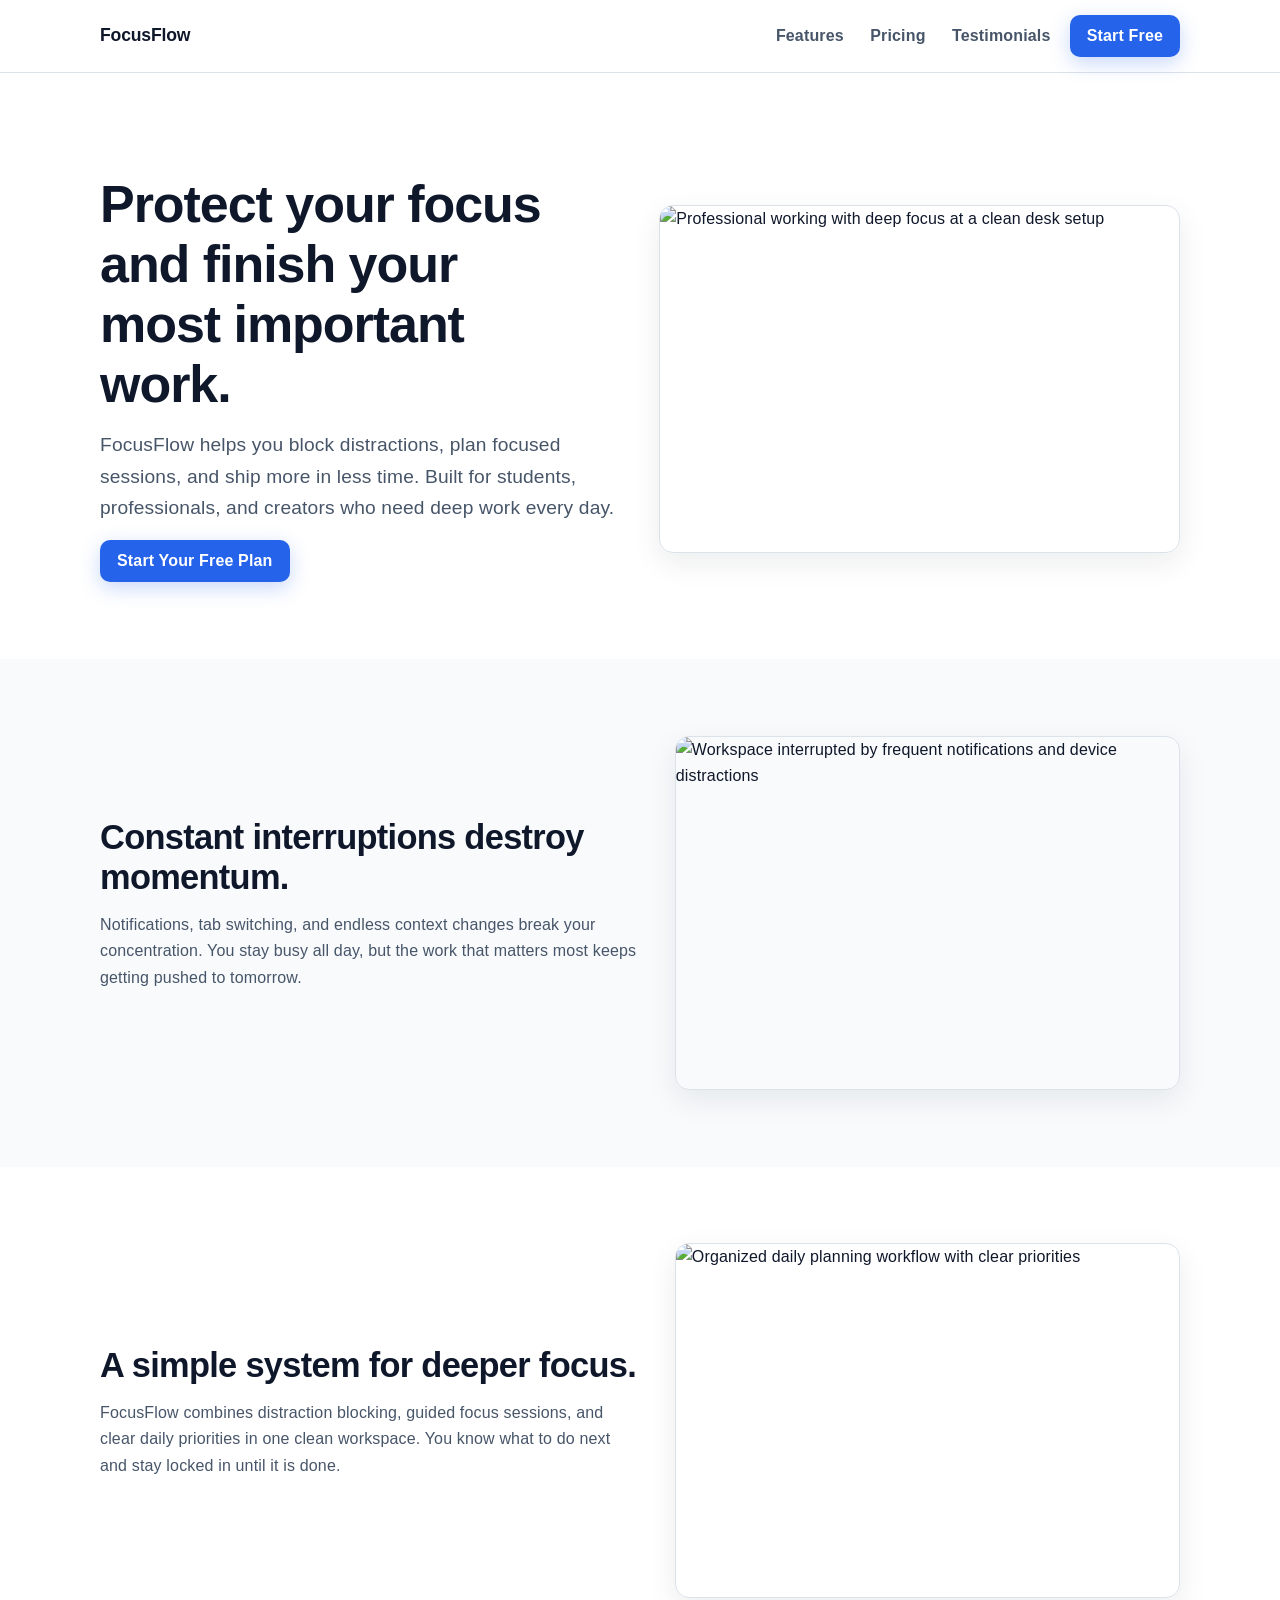
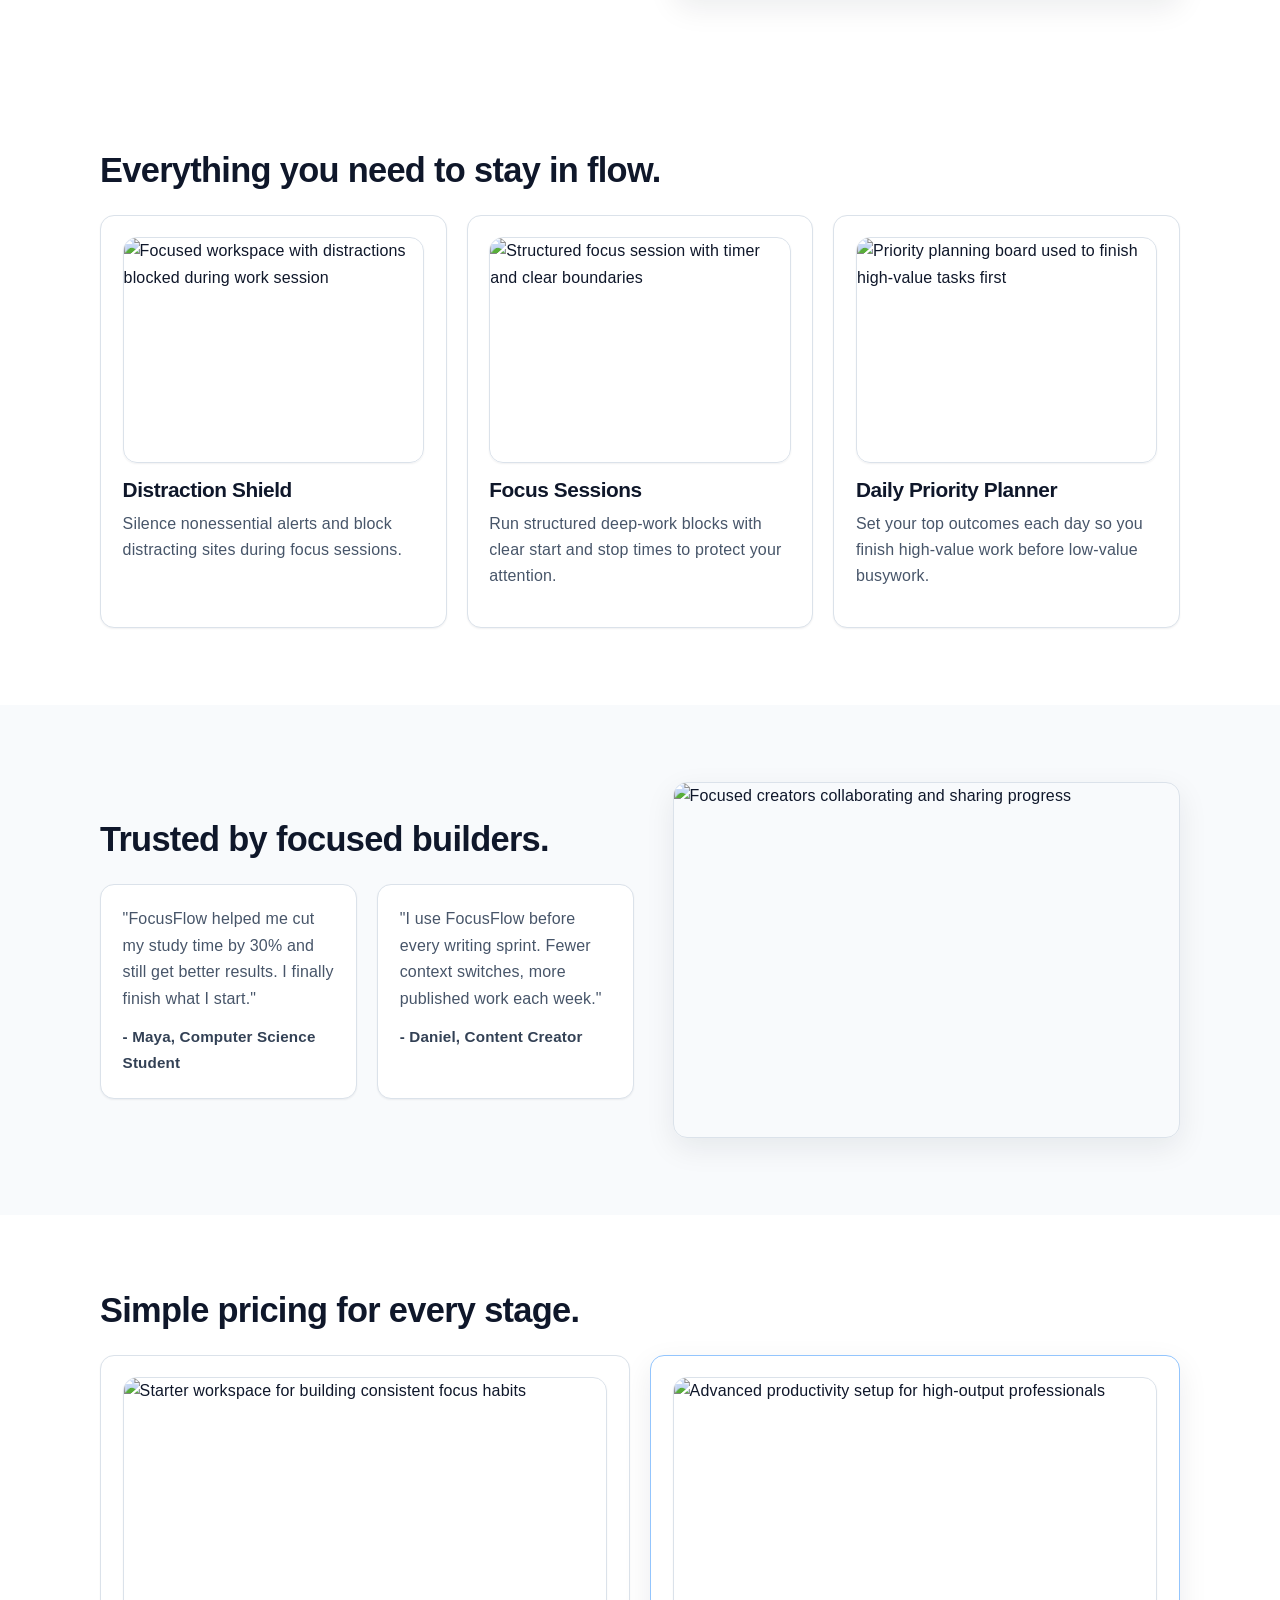
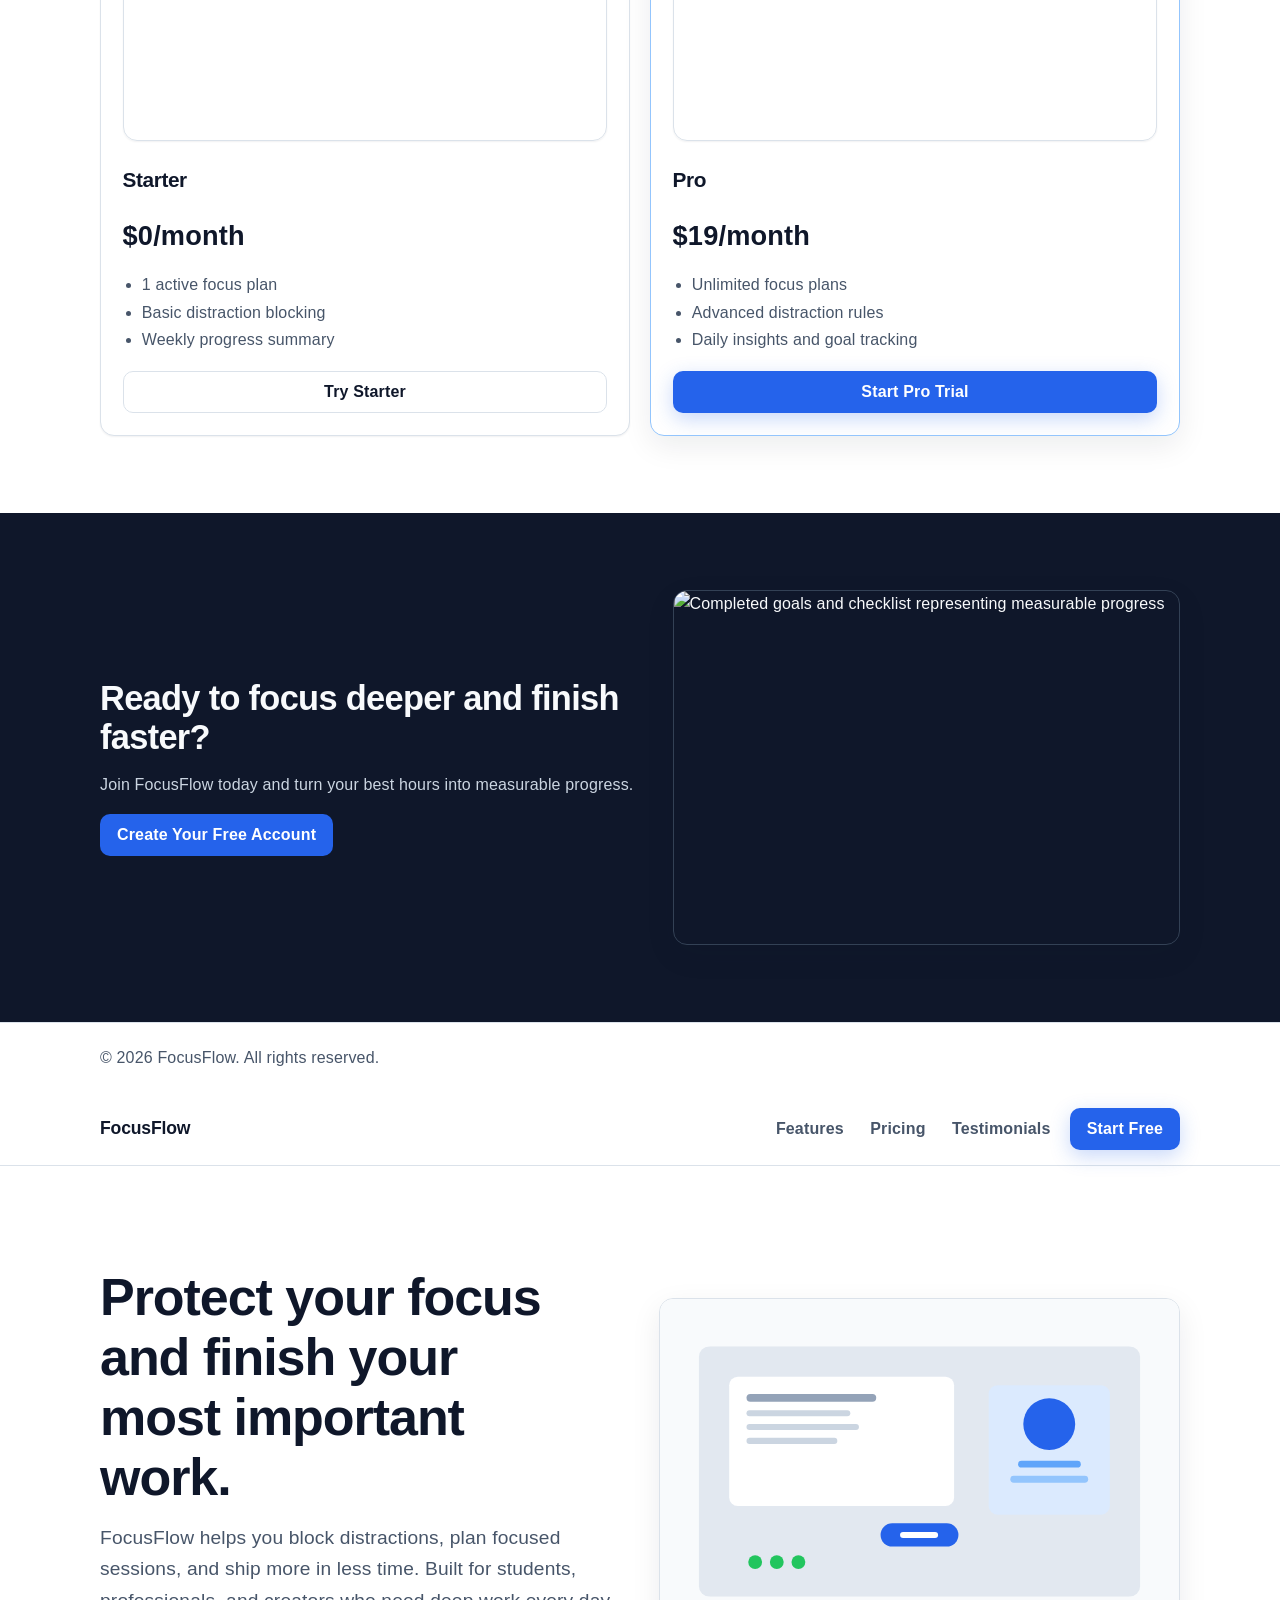
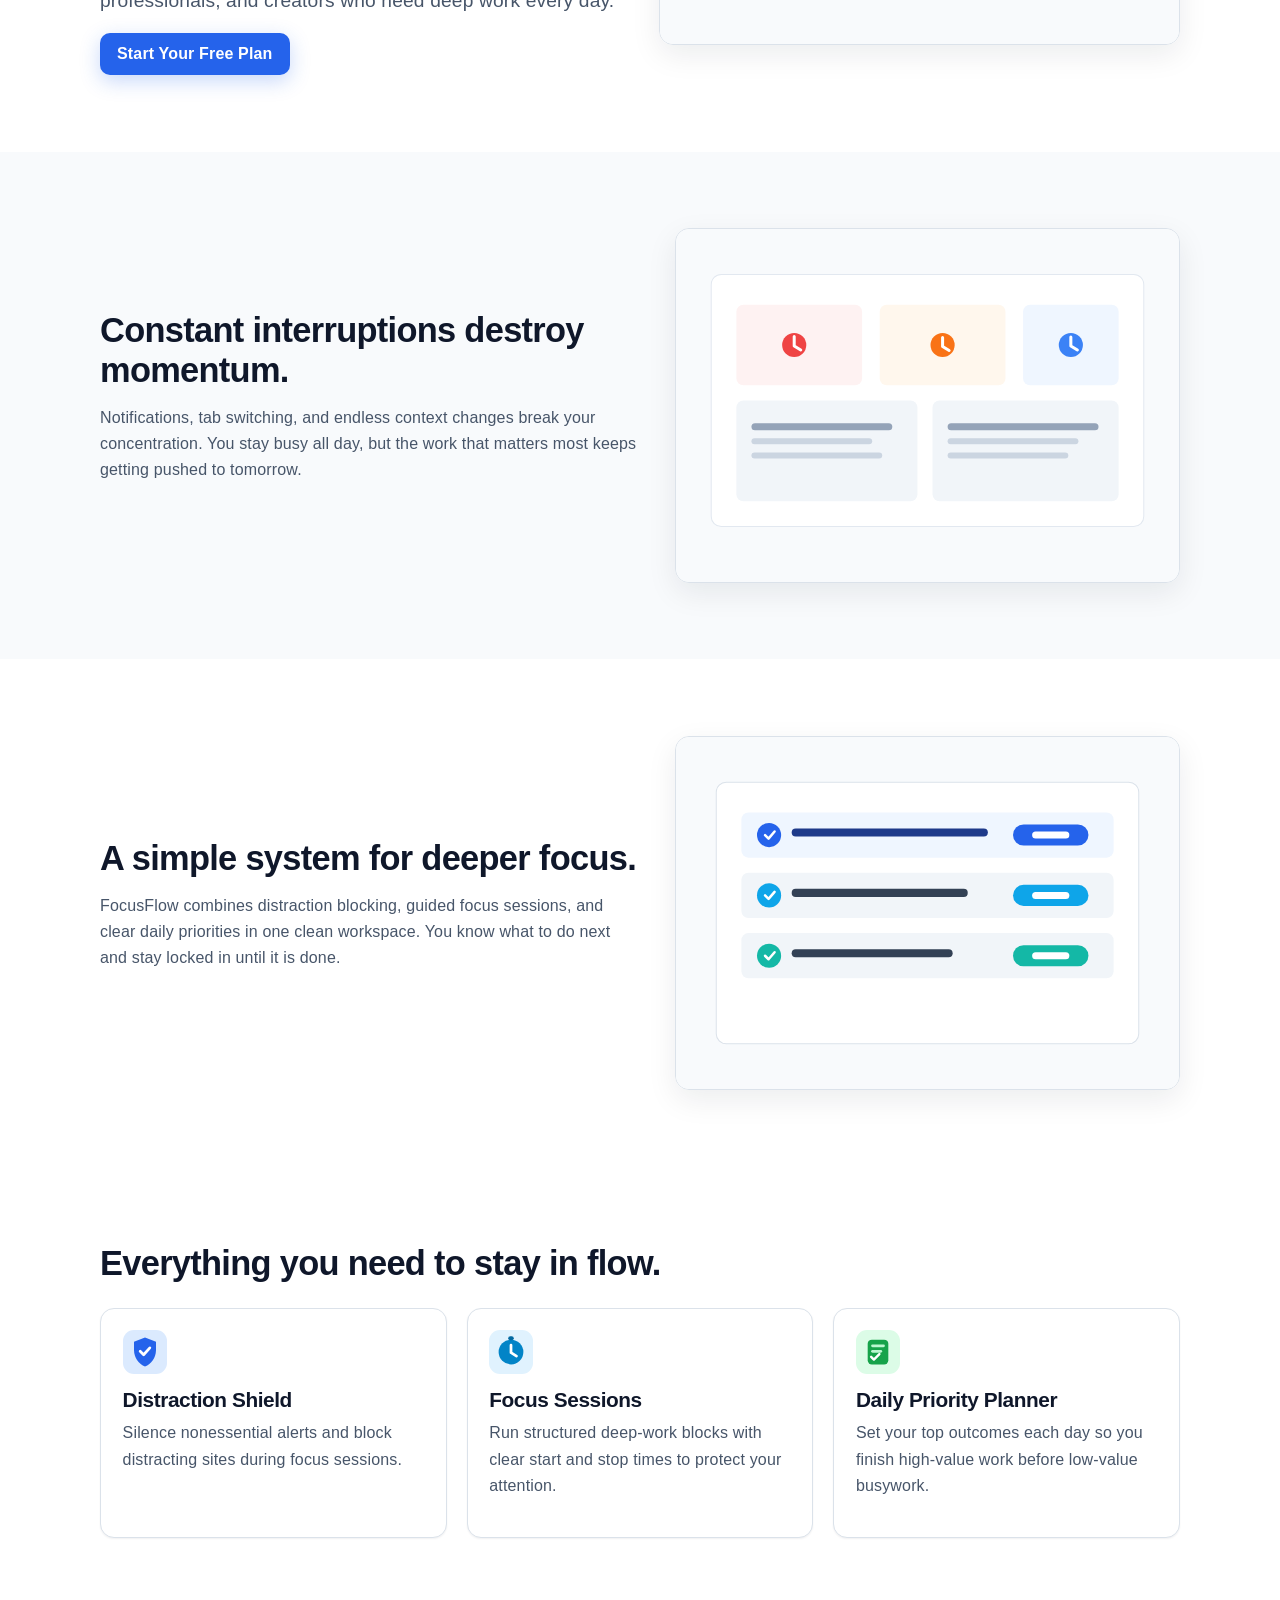
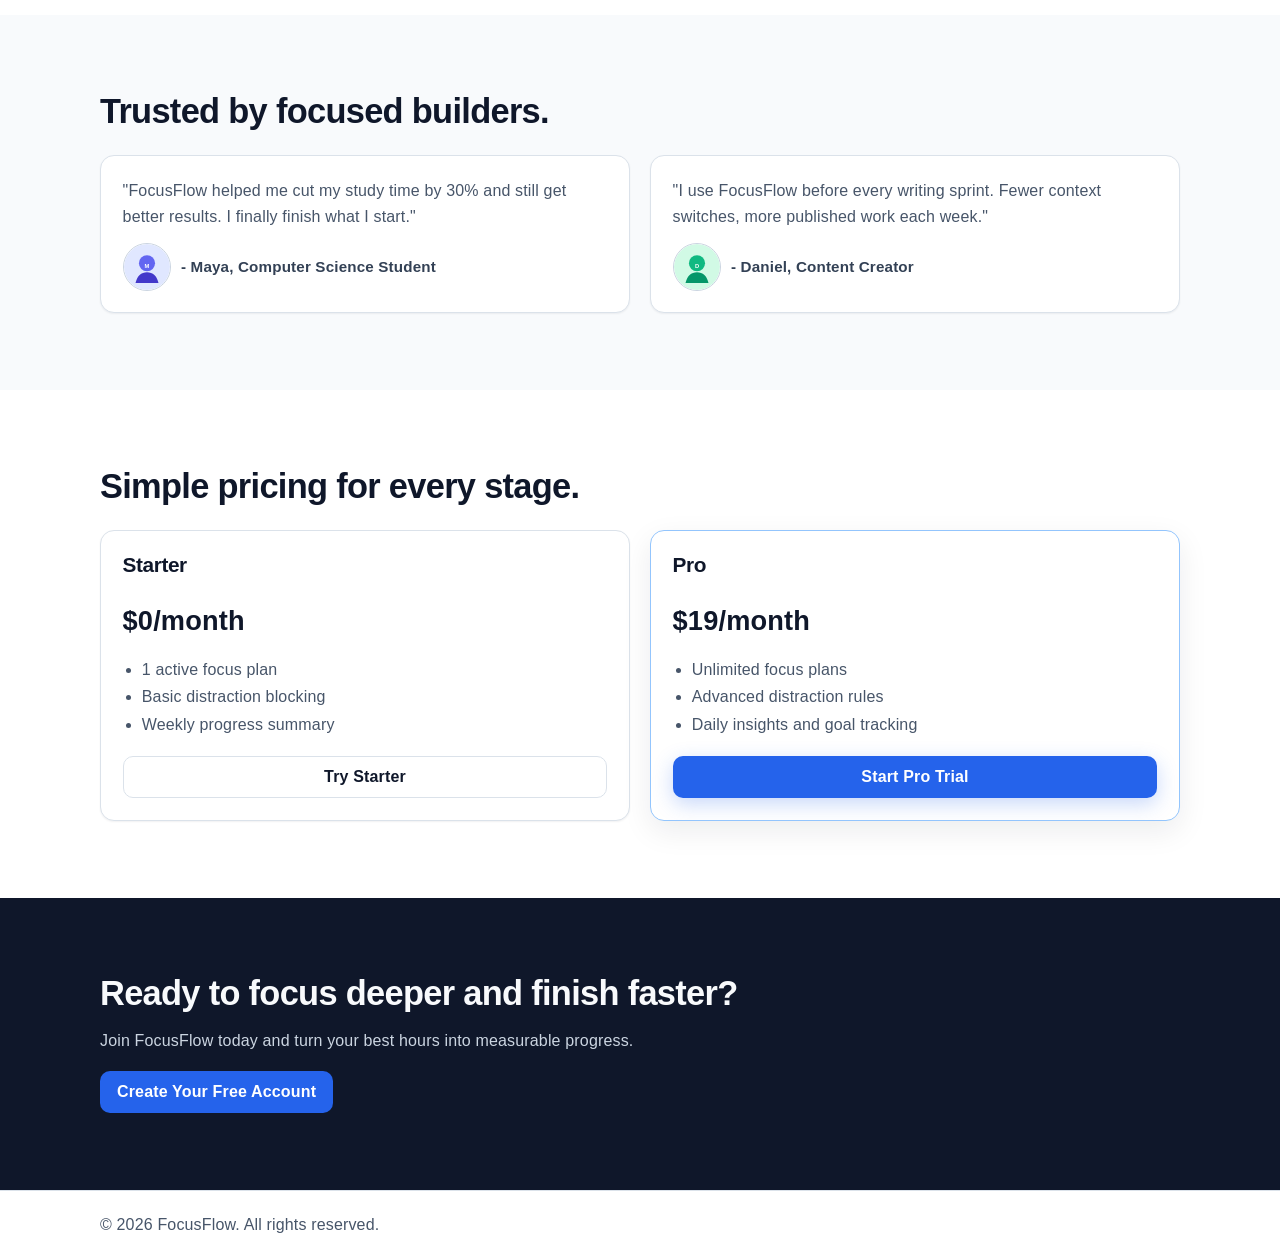
==== index.html @ 63c06b17 "website changes" ====
<!doctype html>
<html lang="en">
  <head>
    <meta charset="UTF-8" />
    <meta name="viewport" content="width=device-width, initial-scale=1.0" />
    <title>FocusFlow | Focus Deeper. Finish Faster.</title>
    <meta
      name="description"
      content="FocusFlow helps students, professionals, and creators reduce distractions and finish meaningful work faster."
    />
    <link rel="stylesheet" href="styles.css" />
    <link rel="stylesheet" href="styles-stock.css" />
  </head>
  <body class="stock-variant">
    <header class="navbar">
      <div class="container nav-inner">
        <div class="logo">FocusFlow</div>
        <nav>
          <ul class="nav-links">
            <li><a href="#features">Features</a></li>
            <li><a href="#pricing">Pricing</a></li>
            <li><a href="#testimonials">Testimonials</a></li>
            <li><a href="#cta" class="btn">Start Free</a></li>
          </ul>
        </nav>
      </div>
    </header>

    <main>
      <section class="hero section" id="top">
        <div class="container">
          <div class="section-media hero-layout">
            <div class="section-copy">
              <h1>Protect your focus and finish your most important work.</h1>
              <p class="lead">
                FocusFlow helps you block distractions, plan focused sessions,
                and ship more in less time. Built for students, professionals,
                and creators who need deep work every day.
              </p>
              <a href="#cta" class="btn-primary">Start Your Free Plan</a>
            </div>
            <figure class="section-visual">
              <img
                class="stock-image section-image"
                src="https://images.unsplash.com/photo-1498050108023-c5249f4df085?auto=format&fit=crop&w=1200&h=800&q=80"
                alt="Professional working with deep focus at a clean desk setup"
                width="1200"
                height="800"
              />
            </figure>
          </div>
        </div>
      </section>

      <section class="section light" id="problem">
        <div class="container">
          <div class="section-media">
            <div class="section-copy">
              <h2>Constant interruptions destroy momentum.</h2>
              <p>
                Notifications, tab switching, and endless context changes break
                your concentration. You stay busy all day, but the work that
                matters most keeps getting pushed to tomorrow.
              </p>
            </div>
            <figure class="section-visual">
              <img
                class="stock-image section-image"
                src="https://images.unsplash.com/photo-1515378791036-0648a3ef77b2?auto=format&fit=crop&w=1000&h=700&q=80"
                alt="Workspace interrupted by frequent notifications and device distractions"
                width="1000"
                height="700"
                loading="lazy"
                decoding="async"
              />
            </figure>
          </div>
        </div>
      </section>

      <section class="section" id="solution">
        <div class="container">
          <div class="section-media">
            <div class="section-copy">
              <h2>A simple system for deeper focus.</h2>
              <p>
                FocusFlow combines distraction blocking, guided focus sessions,
                and clear daily priorities in one clean workspace. You know what
                to do next and stay locked in until it is done.
              </p>
            </div>
            <figure class="section-visual">
              <img
                class="stock-image section-image"
                src="https://images.unsplash.com/photo-1484480974693-6ca0a78fb36b?auto=format&fit=crop&w=1000&h=700&q=80"
                alt="Organized daily planning workflow with clear priorities"
                width="1000"
                height="700"
                loading="lazy"
                decoding="async"
              />
            </figure>
          </div>
        </div>
      </section>

      <section class="section" id="features">
        <div class="container">
          <h2>Everything you need to stay in flow.</h2>
          <div class="feature-grid">
            <article class="feature-card">
              <img
                class="stock-image feature-card-image"
                src="https://images.unsplash.com/photo-1487014679447-9f8336841d58?auto=format&fit=crop&w=800&h=600&q=80"
                alt="Focused workspace with distractions blocked during work session"
                width="800"
                height="600"
                loading="lazy"
                decoding="async"
              />
              <h3>Distraction Shield</h3>
              <p>
                Silence nonessential alerts and block distracting sites during
                focus sessions.
              </p>
            </article>
            <article class="feature-card">
              <img
                class="stock-image feature-card-image"
                src="https://images.unsplash.com/photo-1506784365847-bbad939e9335?auto=format&fit=crop&w=800&h=600&q=80"
                alt="Structured focus session with timer and clear boundaries"
                width="800"
                height="600"
                loading="lazy"
                decoding="async"
              />
              <h3>Focus Sessions</h3>
              <p>
                Run structured deep-work blocks with clear start and stop times
                to protect your attention.
              </p>
            </article>
            <article class="feature-card">
              <img
                class="stock-image feature-card-image"
                src="https://images.unsplash.com/photo-1454165804606-c3d57bc86b40?auto=format&fit=crop&w=800&h=600&q=80"
                alt="Priority planning board used to finish high-value tasks first"
                width="800"
                height="600"
                loading="lazy"
                decoding="async"
              />
              <h3>Daily Priority Planner</h3>
              <p>
                Set your top outcomes each day so you finish high-value work
                before low-value busywork.
              </p>
            </article>
          </div>
        </div>
      </section>

      <section class="section light" id="testimonials">
        <div class="container">
          <div class="section-media testimonial-layout">
            <div class="section-copy">
              <h2>Trusted by focused builders.</h2>
              <div class="testimonial-grid">
                <article class="testimonial-card">
                  <p>
                    "FocusFlow helped me cut my study time by 30% and still get
                    better results. I finally finish what I start."
                  </p>
                  <span>- Maya, Computer Science Student</span>
                </article>
                <article class="testimonial-card">
                  <p>
                    "I use FocusFlow before every writing sprint. Fewer context
                    switches, more published work each week."
                  </p>
                  <span>- Daniel, Content Creator</span>
                </article>
              </div>
            </div>
            <figure class="section-visual">
              <img
                class="stock-image section-image"
                src="https://images.unsplash.com/photo-1522071820081-009f0129c71c?auto=format&fit=crop&w=1000&h=700&q=80"
                alt="Focused creators collaborating and sharing progress"
                width="1000"
                height="700"
                loading="lazy"
                decoding="async"
              />
            </figure>
          </div>
        </div>
      </section>

      <section class="section" id="pricing">
        <div class="container">
          <h2>Simple pricing for every stage.</h2>
          <div class="pricing-grid">
            <article class="pricing-card">
              <img
                class="stock-image pricing-card-image"
                src="https://images.unsplash.com/photo-1497215842964-222b430dc094?auto=format&fit=crop&w=800&h=600&q=80"
                alt="Starter workspace for building consistent focus habits"
                width="800"
                height="600"
                loading="lazy"
                decoding="async"
              />
              <h3>Starter</h3>
              <p class="price">$0/month</p>
              <ul>
                <li>1 active focus plan</li>
                <li>Basic distraction blocking</li>
                <li>Weekly progress summary</li>
              </ul>
              <a href="#cta" class="btn-secondary">Try Starter</a>
            </article>
            <article class="pricing-card highlight">
              <img
                class="stock-image pricing-card-image"
                src="https://images.unsplash.com/photo-1460925895917-afdab827c52f?auto=format&fit=crop&w=800&h=600&q=80"
                alt="Advanced productivity setup for high-output professionals"
                width="800"
                height="600"
                loading="lazy"
                decoding="async"
              />
              <h3>Pro</h3>
              <p class="price">$19/month</p>
              <ul>
                <li>Unlimited focus plans</li>
                <li>Advanced distraction rules</li>
                <li>Daily insights and goal tracking</li>
              </ul>
              <a href="#cta" class="btn-primary">Start Pro Trial</a>
            </article>
          </div>
        </div>
      </section>

      <section class="section dark" id="cta">
        <div class="container">
          <div class="section-media cta-layout">
            <div class="section-copy">
              <h2>Ready to focus deeper and finish faster?</h2>
              <p>
                Join FocusFlow today and turn your best hours into measurable
                progress.
              </p>
              <a href="#top" class="btn-primary">Create Your Free Account</a>
            </div>
            <figure class="section-visual">
              <img
                class="stock-image section-image"
                src="https://images.unsplash.com/photo-1434030216411-0b793f4b4173?auto=format&fit=crop&w=1000&h=700&q=80"
                alt="Completed goals and checklist representing measurable progress"
                width="1000"
                height="700"
                loading="lazy"
                decoding="async"
              />
            </figure>
          </div>
        </div>
      </section>
    </main>

    <footer class="footer">
      <div class="container">
        <p>&copy; 2026 FocusFlow. All rights reserved.</p>
      </div>
    </footer>
  </body>
</html>
<!doctype html>
<html lang="en">
  <head>
    <meta charset="UTF-8" />
    <meta name="viewport" content="width=device-width, initial-scale=1.0" />
    <title>FocusFlow | Focus Deeper. Finish Faster.</title>
    <meta
      name="description"
      content="FocusFlow helps students, professionals, and creators reduce distractions and finish meaningful work faster."
    />
    <link rel="stylesheet" href="styles.css" />
  </head>
  <body>
    <header class="navbar">
      <div class="container nav-inner">
        <div class="logo">FocusFlow</div>
        <nav>
          <ul class="nav-links">
            <li><a href="#features">Features</a></li>
            <li><a href="#pricing">Pricing</a></li>
            <li><a href="#testimonials">Testimonials</a></li>
            <li><a href="#cta" class="btn">Start Free</a></li>
          </ul>
        </nav>
      </div>
    </header>

    <main>
      <section class="hero section" id="top">
        <div class="container">
          <div class="section-media hero-layout">
            <div class="section-copy">
              <h1>Protect your focus and finish your most important work.</h1>
              <p class="lead">
                FocusFlow helps you block distractions, plan focused sessions,
                and ship more in less time. Built for students, professionals,
                and creators who need deep work every day.
              </p>
              <a href="#cta" class="btn-primary">Start Your Free Plan</a>
            </div>
            <figure class="section-visual">
              <img
                src="assets/images/hero-deep-work.svg"
                alt="Person in a distraction-free workspace focused on deep work"
                width="1200"
                height="800"
              />
            </figure>
          </div>
        </div>
      </section>

      <section class="section light" id="problem">
        <div class="container">
          <div class="section-media">
            <div class="section-copy">
              <h2>Constant interruptions destroy momentum.</h2>
              <p>
                Notifications, tab switching, and endless context changes break
                your concentration. You stay busy all day, but the work that
                matters most keeps getting pushed to tomorrow.
              </p>
            </div>
            <figure class="section-visual">
              <img
                src="assets/images/problem-context-switching.svg"
                alt="Overloaded workspace with notifications and too many open tabs"
                width="1000"
                height="700"
                loading="lazy"
                decoding="async"
              />
            </figure>
          </div>
        </div>
      </section>

      <section class="section" id="solution">
        <div class="container">
          <div class="section-media">
            <div class="section-copy">
              <h2>A simple system for deeper focus.</h2>
              <p>
                FocusFlow combines distraction blocking, guided focus sessions,
                and clear daily priorities in one clean workspace. You know what
                to do next and stay locked in until it is done.
              </p>
            </div>
            <figure class="section-visual">
              <img
                src="assets/images/solution-focus-system.svg"
                alt="Simple workflow showing prioritized tasks and focused time blocks"
                width="1000"
                height="700"
                loading="lazy"
                decoding="async"
              />
            </figure>
          </div>
        </div>
      </section>

      <section class="section" id="features">
        <div class="container">
          <h2>Everything you need to stay in flow.</h2>
          <div class="feature-grid">
            <article class="feature-card">
              <img
                class="feature-icon"
                src="assets/images/feature-distraction-shield.svg"
                alt=""
                width="64"
                height="64"
                loading="lazy"
                decoding="async"
              />
              <h3>Distraction Shield</h3>
              <p>
                Silence nonessential alerts and block distracting sites during
                focus sessions.
              </p>
            </article>
            <article class="feature-card">
              <img
                class="feature-icon"
                src="assets/images/feature-focus-sessions.svg"
                alt=""
                width="64"
                height="64"
                loading="lazy"
                decoding="async"
              />
              <h3>Focus Sessions</h3>
              <p>
                Run structured deep-work blocks with clear start and stop times
                to protect your attention.
              </p>
            </article>
            <article class="feature-card">
              <img
                class="feature-icon"
                src="assets/images/feature-priority-planner.svg"
                alt=""
                width="64"
                height="64"
                loading="lazy"
                decoding="async"
              />
              <h3>Daily Priority Planner</h3>
              <p>
                Set your top outcomes each day so you finish high-value work
                before low-value busywork.
              </p>
            </article>
          </div>
        </div>
      </section>

      <section class="section light" id="testimonials">
        <div class="container">
          <h2>Trusted by focused builders.</h2>
          <div class="testimonial-grid">
            <article class="testimonial-card">
              <p>
                "FocusFlow helped me cut my study time by 30% and still get
                better results. I finally finish what I start."
              </p>
              <div class="testimonial-person">
                <img
                  src="assets/images/testimonial-maya.svg"
                  alt="Profile photo of Maya, computer science student"
                  width="48"
                  height="48"
                  loading="lazy"
                  decoding="async"
                />
                <span>- Maya, Computer Science Student</span>
              </div>
            </article>
            <article class="testimonial-card">
              <p>
                "I use FocusFlow before every writing sprint. Fewer context
                switches, more published work each week."
              </p>
              <div class="testimonial-person">
                <img
                  src="assets/images/testimonial-daniel.svg"
                  alt="Profile photo of Daniel, content creator"
                  width="48"
                  height="48"
                  loading="lazy"
                  decoding="async"
                />
                <span>- Daniel, Content Creator</span>
              </div>
            </article>
          </div>
        </div>
      </section>

      <section class="section" id="pricing">
        <div class="container">
          <h2>Simple pricing for every stage.</h2>
          <div class="pricing-grid">
            <article class="pricing-card">
              <h3>Starter</h3>
              <p class="price">$0/month</p>
              <ul>
                <li>1 active focus plan</li>
                <li>Basic distraction blocking</li>
                <li>Weekly progress summary</li>
              </ul>
              <a href="#cta" class="btn-secondary">Try Starter</a>
            </article>
            <article class="pricing-card highlight">
              <h3>Pro</h3>
              <p class="price">$19/month</p>
              <ul>
                <li>Unlimited focus plans</li>
                <li>Advanced distraction rules</li>
                <li>Daily insights and goal tracking</li>
              </ul>
              <a href="#cta" class="btn-primary">Start Pro Trial</a>
            </article>
          </div>
        </div>
      </section>

      <section class="section dark" id="cta">
        <div class="container">
          <h2>Ready to focus deeper and finish faster?</h2>
          <p>
            Join FocusFlow today and turn your best hours into measurable
            progress.
          </p>
          <a href="#top" class="btn-primary">Create Your Free Account</a>
        </div>
      </section>
    </main>

    <footer class="footer">
      <div class="container">
        <p>&copy; 2026 FocusFlow. All rights reserved.</p>
      </div>
    </footer>
  </body>
</html>
---- styles.css ----
:root {
  --bg: #0f172a;
  --surface: #ffffff;
  --surface-alt: #f8fafc;
  --text: #0f172a;
  --muted: #475569;
  --border: #dbe2ea;
  --primary: #2563eb;
  --primary-hover: #1d4ed8;
  --max-width: 1080px;
  --radius: 14px;
  --shadow-sm: 0 1px 2px rgb(15 23 42 / 0.06);
  --shadow-md: 0 10px 30px rgb(15 23 42 / 0.08);
}

*,
*::before,
*::after {
  box-sizing: border-box;
}

html {
  scroll-behavior: smooth;
}

body {
  margin: 0;
  font-family: Inter, "Segoe UI", Roboto, Arial, Helvetica, sans-serif;
  font-size: 1rem;
  line-height: 1.65;
  letter-spacing: 0.01em;
  color: var(--text);
  background: var(--surface);
}

h1,
h2,
h3 {
  margin-top: 0;
  margin-bottom: 0.9rem;
  line-height: 1.15;
  letter-spacing: -0.02em;
}

h1 {
  font-size: clamp(2rem, 4.5vw, 3.25rem);
}

h2 {
  font-size: clamp(1.5rem, 2.8vw, 2.15rem);
}

h3 {
  font-size: clamp(1.1rem, 2vw, 1.3rem);
}

p {
  margin-top: 0;
  margin-bottom: 1rem;
}

a {
  color: inherit;
}

.container {
  width: min(100% - 2rem, var(--max-width));
  margin-inline: auto;
}

.navbar {
  position: sticky;
  top: 0;
  background: rgb(255 255 255 / 0.92);
  backdrop-filter: blur(8px);
  border-bottom: 1px solid var(--border);
  z-index: 10;
}

.nav-inner {
  min-height: 72px;
  display: flex;
  align-items: center;
  justify-content: space-between;
  gap: 1rem;
}

.logo {
  font-size: 1.1rem;
  font-weight: 800;
  letter-spacing: -0.01em;
}

.nav-links {
  margin: 0;
  padding: 0;
  list-style: none;
  display: flex;
  align-items: center;
  gap: 0.75rem;
}

.nav-links a {
  text-decoration: none;
}

.nav-links a:not(.btn) {
  color: var(--muted);
  font-weight: 600;
  padding: 0.35rem 0.45rem;
  border-radius: 8px;
  transition: color 0.2s ease, background-color 0.2s ease;
}

.nav-links a:not(.btn):hover {
  color: var(--text);
  background: var(--surface-alt);
}

.section {
  padding: clamp(3.25rem, 6vw, 5rem) 0;
}

.hero {
  padding-top: clamp(4rem, 8vw, 6.5rem);
}

.hero h1 {
  max-width: 16ch;
}

.section-media {
  display: grid;
  grid-template-columns: 1.03fr 0.97fr;
  align-items: center;
  gap: clamp(1.25rem, 3vw, 2.5rem);
}

.hero-layout {
  grid-template-columns: 1fr 1fr;
}

.section-copy {
  min-width: 0;
}

.section-visual {
  margin: 0;
}

.section-visual img {
  width: 100%;
  height: auto;
  display: block;
  border: 1px solid var(--border);
  border-radius: var(--radius);
  box-shadow: var(--shadow-md);
}

.lead {
  max-width: 60ch;
  color: var(--muted);
  font-size: clamp(1.05rem, 1.5vw, 1.2rem);
}

#problem p,
#solution p {
  max-width: 65ch;
  color: var(--muted);
}

.light {
  background: var(--surface-alt);
}

.dark {
  background: var(--bg);
  color: #f8fafc;
}

.feature-grid,
.testimonial-grid,
.pricing-grid {
  display: grid;
  gap: 1.25rem;
  margin-top: 1.5rem;
}

.feature-grid {
  grid-template-columns: repeat(3, minmax(0, 1fr));
}

.testimonial-grid,
.pricing-grid {
  grid-template-columns: repeat(2, minmax(0, 1fr));
}

.feature-card,
.testimonial-card,
.pricing-card {
  background: var(--surface);
  border: 1px solid var(--border);
  border-radius: var(--radius);
  padding: 1.35rem;
  box-shadow: var(--shadow-sm);
}

.feature-card h3,
.testimonial-card h3,
.pricing-card h3 {
  margin-bottom: 0.55rem;
}

.feature-card p,
.testimonial-card p,
.pricing-card li {
  color: var(--muted);
}

.feature-icon {
  width: 44px;
  height: 44px;
  display: block;
  margin-bottom: 0.85rem;
}

.testimonial-card p {
  margin-bottom: 0.75rem;
}

.testimonial-person {
  display: flex;
  align-items: center;
  gap: 0.65rem;
}

.testimonial-person img {
  width: 48px;
  height: 48px;
  border-radius: 50%;
  border: 1px solid #cbd5e1;
}

.testimonial-card span {
  color: #334155;
  font-weight: 600;
  font-size: 0.95rem;
}

.pricing-card {
  display: flex;
  flex-direction: column;
  gap: 0.8rem;
}

.pricing-card ul {
  padding-left: 1.2rem;
  margin-top: 0;
  margin-bottom: 0.35rem;
  line-height: 1.7;
}

.highlight {
  border-color: #93c5fd;
  box-shadow: var(--shadow-md);
}

.price {
  font-size: clamp(1.4rem, 2.5vw, 1.7rem);
  font-weight: 800;
  margin-bottom: 0;
}

.btn,
.btn-primary,
.btn-secondary {
  display: inline-flex;
  align-items: center;
  justify-content: center;
  min-height: 42px;
  text-decoration: none;
  border-radius: 10px;
  padding: 0.62rem 1rem;
  font-weight: 700;
  line-height: 1;
  border: 1px solid transparent;
  transition: transform 0.18s ease, box-shadow 0.2s ease, background-color 0.2s ease, color 0.2s ease, border-color 0.2s ease;
}

.btn-primary,
.btn {
  background: var(--primary);
  color: #ffffff;
  box-shadow: 0 6px 20px rgb(37 99 235 / 0.25);
}

.btn-primary:hover,
.btn:hover {
  background: var(--primary-hover);
  transform: translateY(-1px);
}

.btn-secondary {
  border-color: var(--border);
  background: #ffffff;
  color: #0f172a;
}

.btn-secondary:hover {
  background: #f8fafc;
  border-color: #c7d2e0;
  transform: translateY(-1px);
}

.btn:focus-visible,
.btn-primary:focus-visible,
.btn-secondary:focus-visible,
.nav-links a:focus-visible {
  outline: 3px solid #93c5fd;
  outline-offset: 2px;
}

.dark .btn-primary {
  box-shadow: none;
}

.dark p {
  color: #cbd5e1;
}

.footer {
  border-top: 1px solid var(--border);
  color: var(--muted);
  padding: 1.35rem 0;
}

.footer p {
  margin-bottom: 0;
}

@media (max-width: 860px) {
  .feature-grid,
  .testimonial-grid,
  .pricing-grid {
    grid-template-columns: 1fr;
  }

  .section-media,
  .hero-layout {
    grid-template-columns: 1fr;
  }

  .section-visual {
    order: 2;
  }

  .nav-inner {
    min-height: auto;
    flex-direction: column;
    align-items: flex-start;
    padding: 0.75rem 0;
  }

  .nav-links {
    flex-wrap: wrap;
    row-gap: 0.5rem;
  }

  .section {
    padding: 3rem 0;
  }

  .hero {
    padding-top: 4rem;
  }

  .feature-card,
  .testimonial-card,
  .pricing-card {
    padding: 1.2rem;
  }
}
---- styles-stock.css ----
.stock-image {
  display: block;
  width: 100%;
  height: auto;
  border: 1px solid var(--border);
  border-radius: var(--radius);
}

.stock-variant .section-image {
  box-shadow: var(--shadow-md);
}

.stock-variant .feature-card-image,
.stock-variant .pricing-card-image {
  aspect-ratio: 4 / 3;
  object-fit: cover;
  width: 100%;
  margin-bottom: 0.9rem;
  box-shadow: var(--shadow-sm);
}

.stock-variant .feature-card,
.stock-variant .pricing-card {
  overflow: hidden;
}

.stock-variant .testimonial-layout {
  grid-template-columns: 1fr 0.95fr;
}

.stock-variant .cta-layout {
  grid-template-columns: 1fr 0.95fr;
}

.stock-variant .dark .section-image {
  border-color: #334155;
}

@media (max-width: 860px) {
  .stock-variant .testimonial-layout,
  .stock-variant .cta-layout {
    grid-template-columns: 1fr;
  }
}
---- styles.css ----
:root {
  --bg: #0f172a;
  --surface: #ffffff;
  --surface-alt: #f8fafc;
  --text: #0f172a;
  --muted: #475569;
  --border: #dbe2ea;
  --primary: #2563eb;
  --primary-hover: #1d4ed8;
  --max-width: 1080px;
  --radius: 14px;
  --shadow-sm: 0 1px 2px rgb(15 23 42 / 0.06);
  --shadow-md: 0 10px 30px rgb(15 23 42 / 0.08);
}

*,
*::before,
*::after {
  box-sizing: border-box;
}

html {
  scroll-behavior: smooth;
}

body {
  margin: 0;
  font-family: Inter, "Segoe UI", Roboto, Arial, Helvetica, sans-serif;
  font-size: 1rem;
  line-height: 1.65;
  letter-spacing: 0.01em;
  color: var(--text);
  background: var(--surface);
}

h1,
h2,
h3 {
  margin-top: 0;
  margin-bottom: 0.9rem;
  line-height: 1.15;
  letter-spacing: -0.02em;
}

h1 {
  font-size: clamp(2rem, 4.5vw, 3.25rem);
}

h2 {
  font-size: clamp(1.5rem, 2.8vw, 2.15rem);
}

h3 {
  font-size: clamp(1.1rem, 2vw, 1.3rem);
}

p {
  margin-top: 0;
  margin-bottom: 1rem;
}

a {
  color: inherit;
}

.container {
  width: min(100% - 2rem, var(--max-width));
  margin-inline: auto;
}

.navbar {
  position: sticky;
  top: 0;
  background: rgb(255 255 255 / 0.92);
  backdrop-filter: blur(8px);
  border-bottom: 1px solid var(--border);
  z-index: 10;
}

.nav-inner {
  min-height: 72px;
  display: flex;
  align-items: center;
  justify-content: space-between;
  gap: 1rem;
}

.logo {
  font-size: 1.1rem;
  font-weight: 800;
  letter-spacing: -0.01em;
}

.nav-links {
  margin: 0;
  padding: 0;
  list-style: none;
  display: flex;
  align-items: center;
  gap: 0.75rem;
}

.nav-links a {
  text-decoration: none;
}

.nav-links a:not(.btn) {
  color: var(--muted);
  font-weight: 600;
  padding: 0.35rem 0.45rem;
  border-radius: 8px;
  transition: color 0.2s ease, background-color 0.2s ease;
}

.nav-links a:not(.btn):hover {
  color: var(--text);
  background: var(--surface-alt);
}

.section {
  padding: clamp(3.25rem, 6vw, 5rem) 0;
}

.hero {
  padding-top: clamp(4rem, 8vw, 6.5rem);
}

.hero h1 {
  max-width: 16ch;
}

.section-media {
  display: grid;
  grid-template-columns: 1.03fr 0.97fr;
  align-items: center;
  gap: clamp(1.25rem, 3vw, 2.5rem);
}

.hero-layout {
  grid-template-columns: 1fr 1fr;
}

.section-copy {
  min-width: 0;
}

.section-visual {
  margin: 0;
}

.section-visual img {
  width: 100%;
  height: auto;
  display: block;
  border: 1px solid var(--border);
  border-radius: var(--radius);
  box-shadow: var(--shadow-md);
}

.lead {
  max-width: 60ch;
  color: var(--muted);
  font-size: clamp(1.05rem, 1.5vw, 1.2rem);
}

#problem p,
#solution p {
  max-width: 65ch;
  color: var(--muted);
}

.light {
  background: var(--surface-alt);
}

.dark {
  background: var(--bg);
  color: #f8fafc;
}

.feature-grid,
.testimonial-grid,
.pricing-grid {
  display: grid;
  gap: 1.25rem;
  margin-top: 1.5rem;
}

.feature-grid {
  grid-template-columns: repeat(3, minmax(0, 1fr));
}

.testimonial-grid,
.pricing-grid {
  grid-template-columns: repeat(2, minmax(0, 1fr));
}

.feature-card,
.testimonial-card,
.pricing-card {
  background: var(--surface);
  border: 1px solid var(--border);
  border-radius: var(--radius);
  padding: 1.35rem;
  box-shadow: var(--shadow-sm);
}

.feature-card h3,
.testimonial-card h3,
.pricing-card h3 {
  margin-bottom: 0.55rem;
}

.feature-card p,
.testimonial-card p,
.pricing-card li {
  color: var(--muted);
}

.feature-icon {
  width: 44px;
  height: 44px;
  display: block;
  margin-bottom: 0.85rem;
}

.testimonial-card p {
  margin-bottom: 0.75rem;
}

.testimonial-person {
  display: flex;
  align-items: center;
  gap: 0.65rem;
}

.testimonial-person img {
  width: 48px;
  height: 48px;
  border-radius: 50%;
  border: 1px solid #cbd5e1;
}

.testimonial-card span {
  color: #334155;
  font-weight: 600;
  font-size: 0.95rem;
}

.pricing-card {
  display: flex;
  flex-direction: column;
  gap: 0.8rem;
}

.pricing-card ul {
  padding-left: 1.2rem;
  margin-top: 0;
  margin-bottom: 0.35rem;
  line-height: 1.7;
}

.highlight {
  border-color: #93c5fd;
  box-shadow: var(--shadow-md);
}

.price {
  font-size: clamp(1.4rem, 2.5vw, 1.7rem);
  font-weight: 800;
  margin-bottom: 0;
}

.btn,
.btn-primary,
.btn-secondary {
  display: inline-flex;
  align-items: center;
  justify-content: center;
  min-height: 42px;
  text-decoration: none;
  border-radius: 10px;
  padding: 0.62rem 1rem;
  font-weight: 700;
  line-height: 1;
  border: 1px solid transparent;
  transition: transform 0.18s ease, box-shadow 0.2s ease, background-color 0.2s ease, color 0.2s ease, border-color 0.2s ease;
}

.btn-primary,
.btn {
  background: var(--primary);
  color: #ffffff;
  box-shadow: 0 6px 20px rgb(37 99 235 / 0.25);
}

.btn-primary:hover,
.btn:hover {
  background: var(--primary-hover);
  transform: translateY(-1px);
}

.btn-secondary {
  border-color: var(--border);
  background: #ffffff;
  color: #0f172a;
}

.btn-secondary:hover {
  background: #f8fafc;
  border-color: #c7d2e0;
  transform: translateY(-1px);
}

.btn:focus-visible,
.btn-primary:focus-visible,
.btn-secondary:focus-visible,
.nav-links a:focus-visible {
  outline: 3px solid #93c5fd;
  outline-offset: 2px;
}

.dark .btn-primary {
  box-shadow: none;
}

.dark p {
  color: #cbd5e1;
}

.footer {
  border-top: 1px solid var(--border);
  color: var(--muted);
  padding: 1.35rem 0;
}

.footer p {
  margin-bottom: 0;
}

@media (max-width: 860px) {
  .feature-grid,
  .testimonial-grid,
  .pricing-grid {
    grid-template-columns: 1fr;
  }

  .section-media,
  .hero-layout {
    grid-template-columns: 1fr;
  }

  .section-visual {
    order: 2;
  }

  .nav-inner {
    min-height: auto;
    flex-direction: column;
    align-items: flex-start;
    padding: 0.75rem 0;
  }

  .nav-links {
    flex-wrap: wrap;
    row-gap: 0.5rem;
  }

  .section {
    padding: 3rem 0;
  }

  .hero {
    padding-top: 4rem;
  }

  .feature-card,
  .testimonial-card,
  .pricing-card {
    padding: 1.2rem;
  }
}
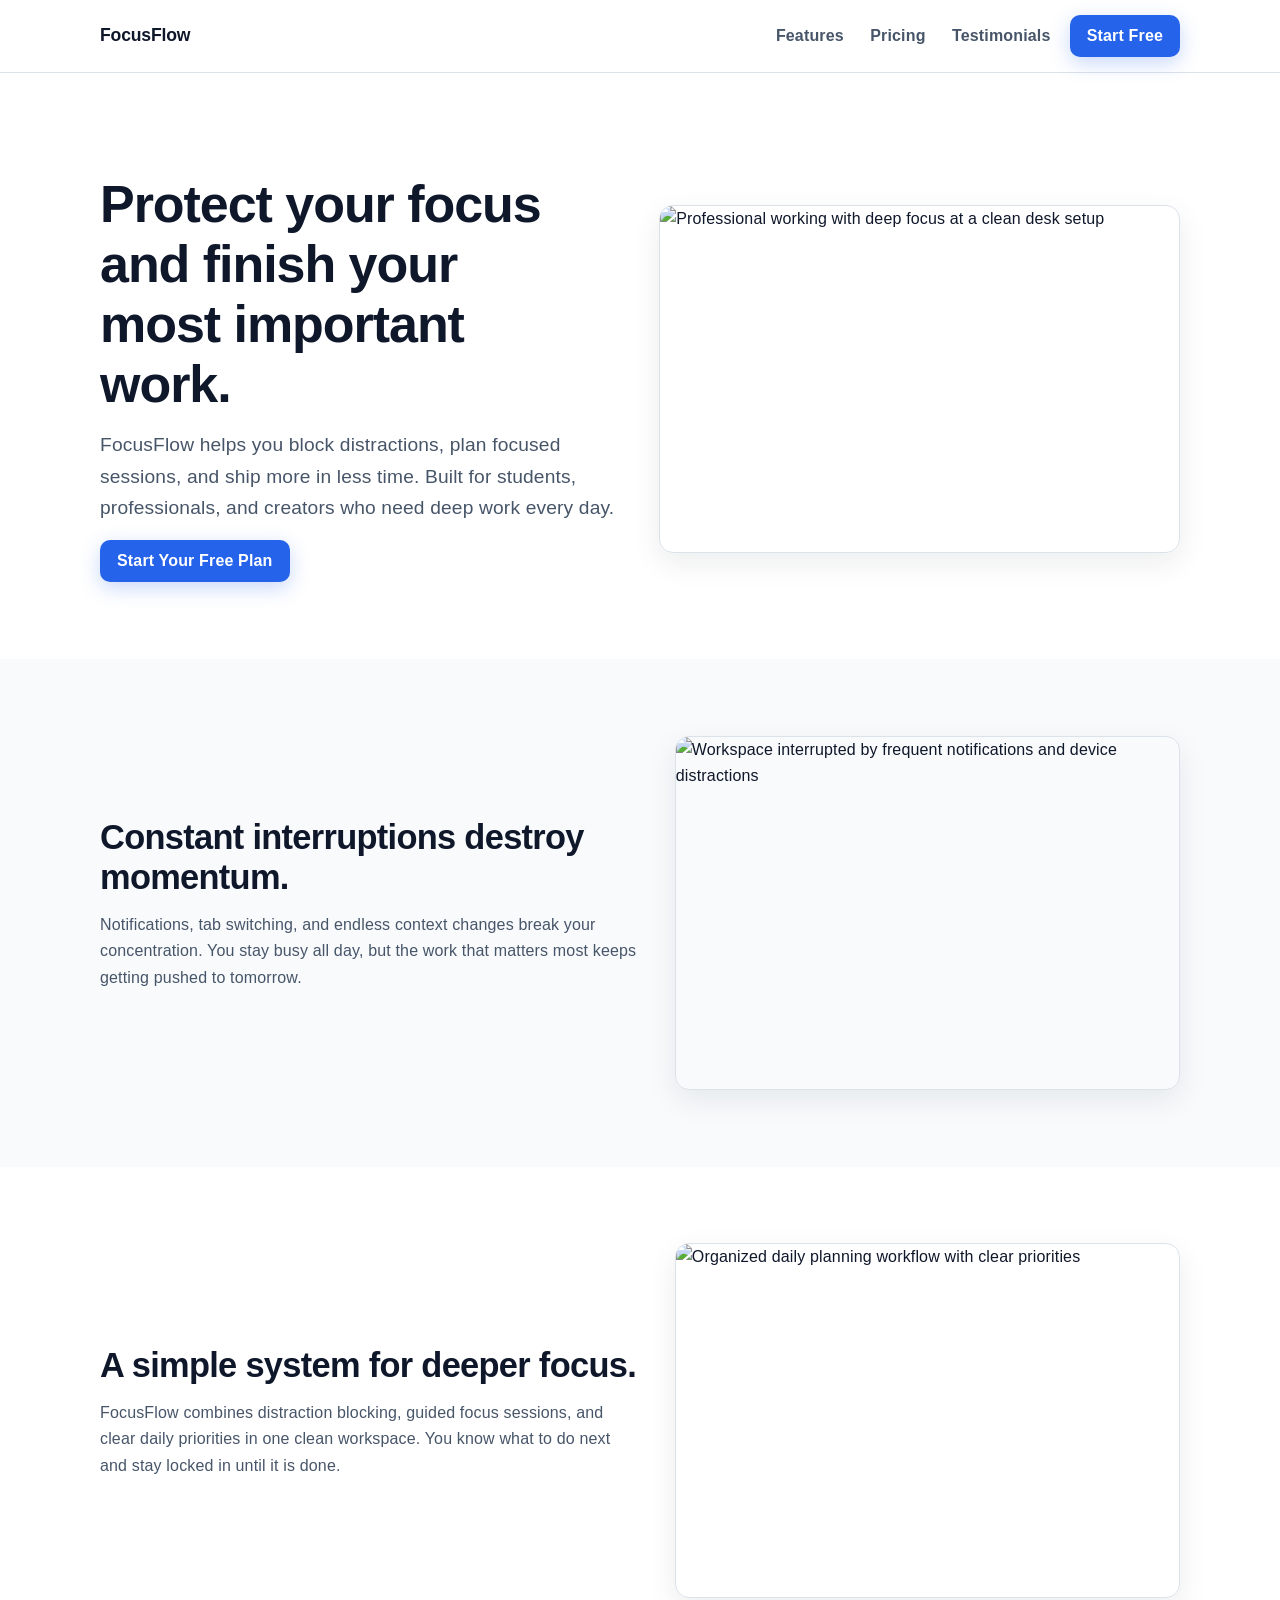
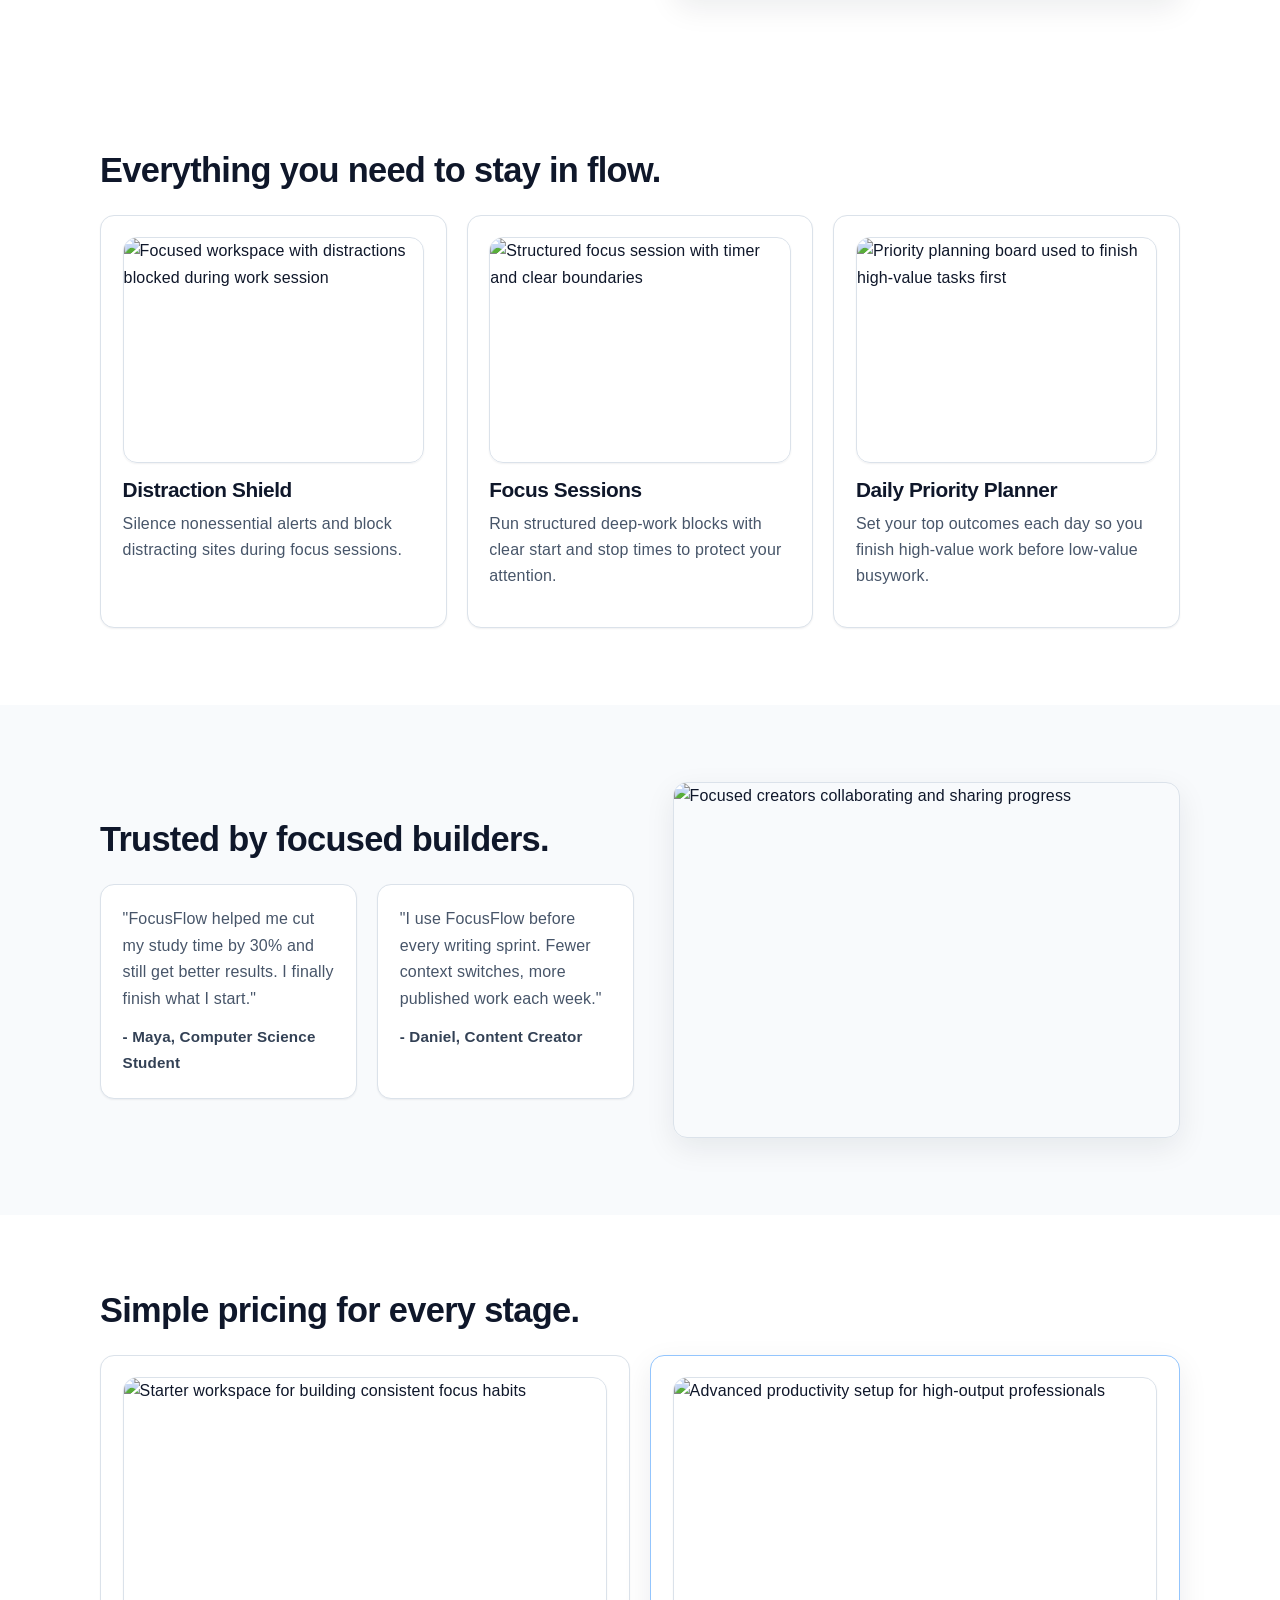
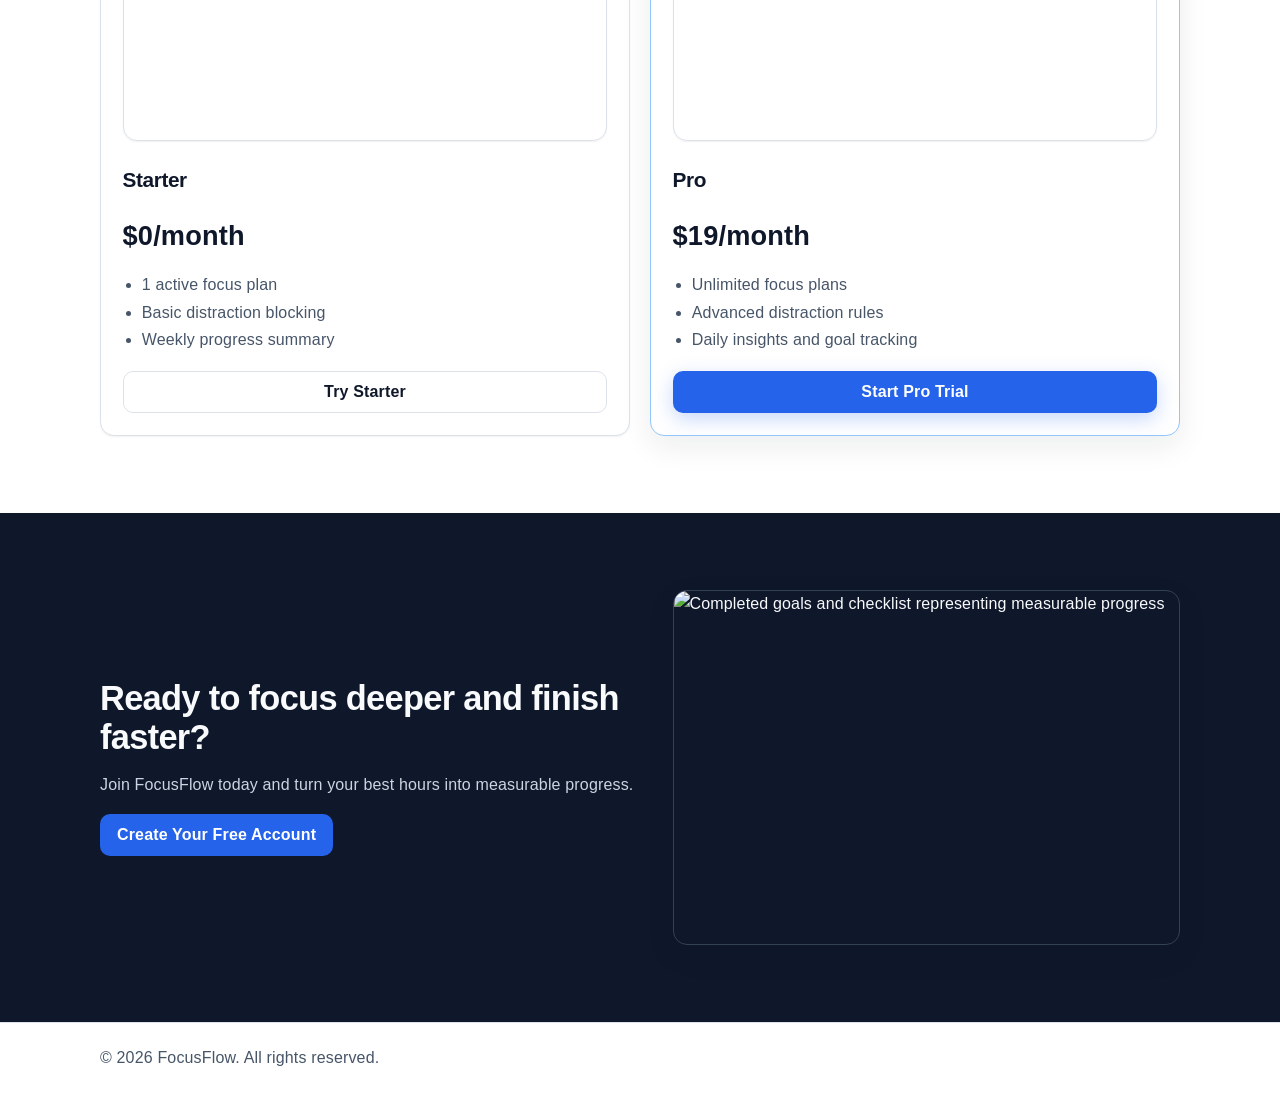
==== commit 80a7158e: "finished" ====
--- a/index.html
+++ b/index.html
@@ -237,7 +237,7 @@
                 <li>Advanced distraction rules</li>
                 <li>Daily insights and goal tracking</li>
               </ul>
-              <a href="#cta" class="btn-primary">Start Pro Trial</a>
+              <a href="onboarding.html" class="btn-primary">Start Pro Trial</a>
             </article>
           </div>
         </div>
@@ -277,250 +277,3 @@
     </footer>
   </body>
 </html>
-<!doctype html>
-<html lang="en">
-  <head>
-    <meta charset="UTF-8" />
-    <meta name="viewport" content="width=device-width, initial-scale=1.0" />
-    <title>FocusFlow | Focus Deeper. Finish Faster.</title>
-    <meta
-      name="description"
-      content="FocusFlow helps students, professionals, and creators reduce distractions and finish meaningful work faster."
-    />
-    <link rel="stylesheet" href="styles.css" />
-  </head>
-  <body>
-    <header class="navbar">
-      <div class="container nav-inner">
-        <div class="logo">FocusFlow</div>
-        <nav>
-          <ul class="nav-links">
-            <li><a href="#features">Features</a></li>
-            <li><a href="#pricing">Pricing</a></li>
-            <li><a href="#testimonials">Testimonials</a></li>
-            <li><a href="#cta" class="btn">Start Free</a></li>
-          </ul>
-        </nav>
-      </div>
-    </header>
-
-    <main>
-      <section class="hero section" id="top">
-        <div class="container">
-          <div class="section-media hero-layout">
-            <div class="section-copy">
-              <h1>Protect your focus and finish your most important work.</h1>
-              <p class="lead">
-                FocusFlow helps you block distractions, plan focused sessions,
-                and ship more in less time. Built for students, professionals,
-                and creators who need deep work every day.
-              </p>
-              <a href="#cta" class="btn-primary">Start Your Free Plan</a>
-            </div>
-            <figure class="section-visual">
-              <img
-                src="assets/images/hero-deep-work.svg"
-                alt="Person in a distraction-free workspace focused on deep work"
-                width="1200"
-                height="800"
-              />
-            </figure>
-          </div>
-        </div>
-      </section>
-
-      <section class="section light" id="problem">
-        <div class="container">
-          <div class="section-media">
-            <div class="section-copy">
-              <h2>Constant interruptions destroy momentum.</h2>
-              <p>
-                Notifications, tab switching, and endless context changes break
-                your concentration. You stay busy all day, but the work that
-                matters most keeps getting pushed to tomorrow.
-              </p>
-            </div>
-            <figure class="section-visual">
-              <img
-                src="assets/images/problem-context-switching.svg"
-                alt="Overloaded workspace with notifications and too many open tabs"
-                width="1000"
-                height="700"
-                loading="lazy"
-                decoding="async"
-              />
-            </figure>
-          </div>
-        </div>
-      </section>
-
-      <section class="section" id="solution">
-        <div class="container">
-          <div class="section-media">
-            <div class="section-copy">
-              <h2>A simple system for deeper focus.</h2>
-              <p>
-                FocusFlow combines distraction blocking, guided focus sessions,
-                and clear daily priorities in one clean workspace. You know what
-                to do next and stay locked in until it is done.
-              </p>
-            </div>
-            <figure class="section-visual">
-              <img
-                src="assets/images/solution-focus-system.svg"
-                alt="Simple workflow showing prioritized tasks and focused time blocks"
-                width="1000"
-                height="700"
-                loading="lazy"
-                decoding="async"
-              />
-            </figure>
-          </div>
-        </div>
-      </section>
-
-      <section class="section" id="features">
-        <div class="container">
-          <h2>Everything you need to stay in flow.</h2>
-          <div class="feature-grid">
-            <article class="feature-card">
-              <img
-                class="feature-icon"
-                src="assets/images/feature-distraction-shield.svg"
-                alt=""
-                width="64"
-                height="64"
-                loading="lazy"
-                decoding="async"
-              />
-              <h3>Distraction Shield</h3>
-              <p>
-                Silence nonessential alerts and block distracting sites during
-                focus sessions.
-              </p>
-            </article>
-            <article class="feature-card">
-              <img
-                class="feature-icon"
-                src="assets/images/feature-focus-sessions.svg"
-                alt=""
-                width="64"
-                height="64"
-                loading="lazy"
-                decoding="async"
-              />
-              <h3>Focus Sessions</h3>
-              <p>
-                Run structured deep-work blocks with clear start and stop times
-                to protect your attention.
-              </p>
-            </article>
-            <article class="feature-card">
-              <img
-                class="feature-icon"
-                src="assets/images/feature-priority-planner.svg"
-                alt=""
-                width="64"
-                height="64"
-                loading="lazy"
-                decoding="async"
-              />
-              <h3>Daily Priority Planner</h3>
-              <p>
-                Set your top outcomes each day so you finish high-value work
-                before low-value busywork.
-              </p>
-            </article>
-          </div>
-        </div>
-      </section>
-
-      <section class="section light" id="testimonials">
-        <div class="container">
-          <h2>Trusted by focused builders.</h2>
-          <div class="testimonial-grid">
-            <article class="testimonial-card">
-              <p>
-                "FocusFlow helped me cut my study time by 30% and still get
-                better results. I finally finish what I start."
-              </p>
-              <div class="testimonial-person">
-                <img
-                  src="assets/images/testimonial-maya.svg"
-                  alt="Profile photo of Maya, computer science student"
-                  width="48"
-                  height="48"
-                  loading="lazy"
-                  decoding="async"
-                />
-                <span>- Maya, Computer Science Student</span>
-              </div>
-            </article>
-            <article class="testimonial-card">
-              <p>
-                "I use FocusFlow before every writing sprint. Fewer context
-                switches, more published work each week."
-              </p>
-              <div class="testimonial-person">
-                <img
-                  src="assets/images/testimonial-daniel.svg"
-                  alt="Profile photo of Daniel, content creator"
-                  width="48"
-                  height="48"
-                  loading="lazy"
-                  decoding="async"
-                />
-                <span>- Daniel, Content Creator</span>
-              </div>
-            </article>
-          </div>
-        </div>
-      </section>
-
-      <section class="section" id="pricing">
-        <div class="container">
-          <h2>Simple pricing for every stage.</h2>
-          <div class="pricing-grid">
-            <article class="pricing-card">
-              <h3>Starter</h3>
-              <p class="price">$0/month</p>
-              <ul>
-                <li>1 active focus plan</li>
-                <li>Basic distraction blocking</li>
-                <li>Weekly progress summary</li>
-              </ul>
-              <a href="#cta" class="btn-secondary">Try Starter</a>
-            </article>
-            <article class="pricing-card highlight">
-              <h3>Pro</h3>
-              <p class="price">$19/month</p>
-              <ul>
-                <li>Unlimited focus plans</li>
-                <li>Advanced distraction rules</li>
-                <li>Daily insights and goal tracking</li>
-              </ul>
-              <a href="#cta" class="btn-primary">Start Pro Trial</a>
-            </article>
-          </div>
-        </div>
-      </section>
-
-      <section class="section dark" id="cta">
-        <div class="container">
-          <h2>Ready to focus deeper and finish faster?</h2>
-          <p>
-            Join FocusFlow today and turn your best hours into measurable
-            progress.
-          </p>
-          <a href="#top" class="btn-primary">Create Your Free Account</a>
-        </div>
-      </section>
-    </main>
-
-    <footer class="footer">
-      <div class="container">
-        <p>&copy; 2026 FocusFlow. All rights reserved.</p>
-      </div>
-    </footer>
-  </body>
-</html>
--- a/styles.css
+++ b/styles.css
@@ -338,6 +338,140 @@
   margin-bottom: 0;
 }
 
+.onboarding-shell {
+  background: linear-gradient(180deg, #f8fafc 0%, #ffffff 100%);
+}
+
+.onboarding-container {
+  max-width: 860px;
+}
+
+.onboarding-header {
+  margin-bottom: 1.5rem;
+}
+
+.onboarding-kicker {
+  font-size: 0.86rem;
+  font-weight: 700;
+  letter-spacing: 0.08em;
+  text-transform: uppercase;
+  color: #1d4ed8;
+  margin-bottom: 0.55rem;
+}
+
+.onboarding-form {
+  display: grid;
+  gap: 1rem;
+}
+
+.onboarding-group {
+  margin: 0;
+  border: 1px solid var(--border);
+  border-radius: var(--radius);
+  padding: 1.15rem;
+  background: #ffffff;
+  box-shadow: var(--shadow-sm);
+}
+
+.onboarding-group legend {
+  font-weight: 700;
+  padding: 0 0.35rem;
+}
+
+.onboarding-grid {
+  display: grid;
+  gap: 0.85rem;
+}
+
+.onboarding-grid.two-col {
+  grid-template-columns: repeat(2, minmax(0, 1fr));
+}
+
+.field {
+  display: grid;
+  gap: 0.35rem;
+}
+
+.field label {
+  font-size: 0.95rem;
+  font-weight: 600;
+  color: #1e293b;
+}
+
+.field input,
+.field select,
+.field textarea {
+  width: 100%;
+  border: 1px solid #cbd5e1;
+  border-radius: 10px;
+  padding: 0.62rem 0.75rem;
+  font: inherit;
+  color: var(--text);
+  background: #ffffff;
+}
+
+.field input:focus-visible,
+.field select:focus-visible,
+.field textarea:focus-visible {
+  outline: 3px solid #93c5fd;
+  outline-offset: 1px;
+  border-color: #60a5fa;
+}
+
+.field-help {
+  margin-bottom: 0.75rem;
+  color: var(--muted);
+}
+
+.checkbox-grid {
+  grid-template-columns: repeat(2, minmax(0, 1fr));
+  margin-bottom: 0.95rem;
+}
+
+.check-option {
+  display: flex;
+  align-items: flex-start;
+  gap: 0.55rem;
+  font-weight: 500;
+  color: #1e293b;
+}
+
+.check-option input {
+  margin-top: 0.25rem;
+}
+
+.check-option-inline {
+  border: 1px solid var(--border);
+  border-radius: 10px;
+  background: #f8fafc;
+  padding: 0.7rem 0.8rem;
+}
+
+.onboarding-actions {
+  display: flex;
+  flex-wrap: wrap;
+  gap: 0.7rem;
+  align-items: center;
+}
+
+.onboarding-success {
+  display: none;
+  margin-top: 1.35rem;
+  border: 1px solid #93c5fd;
+  border-radius: var(--radius);
+  background: #eff6ff;
+  padding: 1rem 1.1rem;
+}
+
+.onboarding-success:target {
+  display: block;
+}
+
+.onboarding-success h2 {
+  font-size: clamp(1.2rem, 2vw, 1.55rem);
+  margin-bottom: 0.55rem;
+}
+
 @media (max-width: 860px) {
   .feature-grid,
   .testimonial-grid,
@@ -379,4 +513,13 @@
   .pricing-card {
     padding: 1.2rem;
   }
-}
+
+  .onboarding-grid.two-col,
+  .checkbox-grid {
+    grid-template-columns: 1fr;
+  }
+
+  .onboarding-group {
+    padding: 1rem;
+  }
+}
